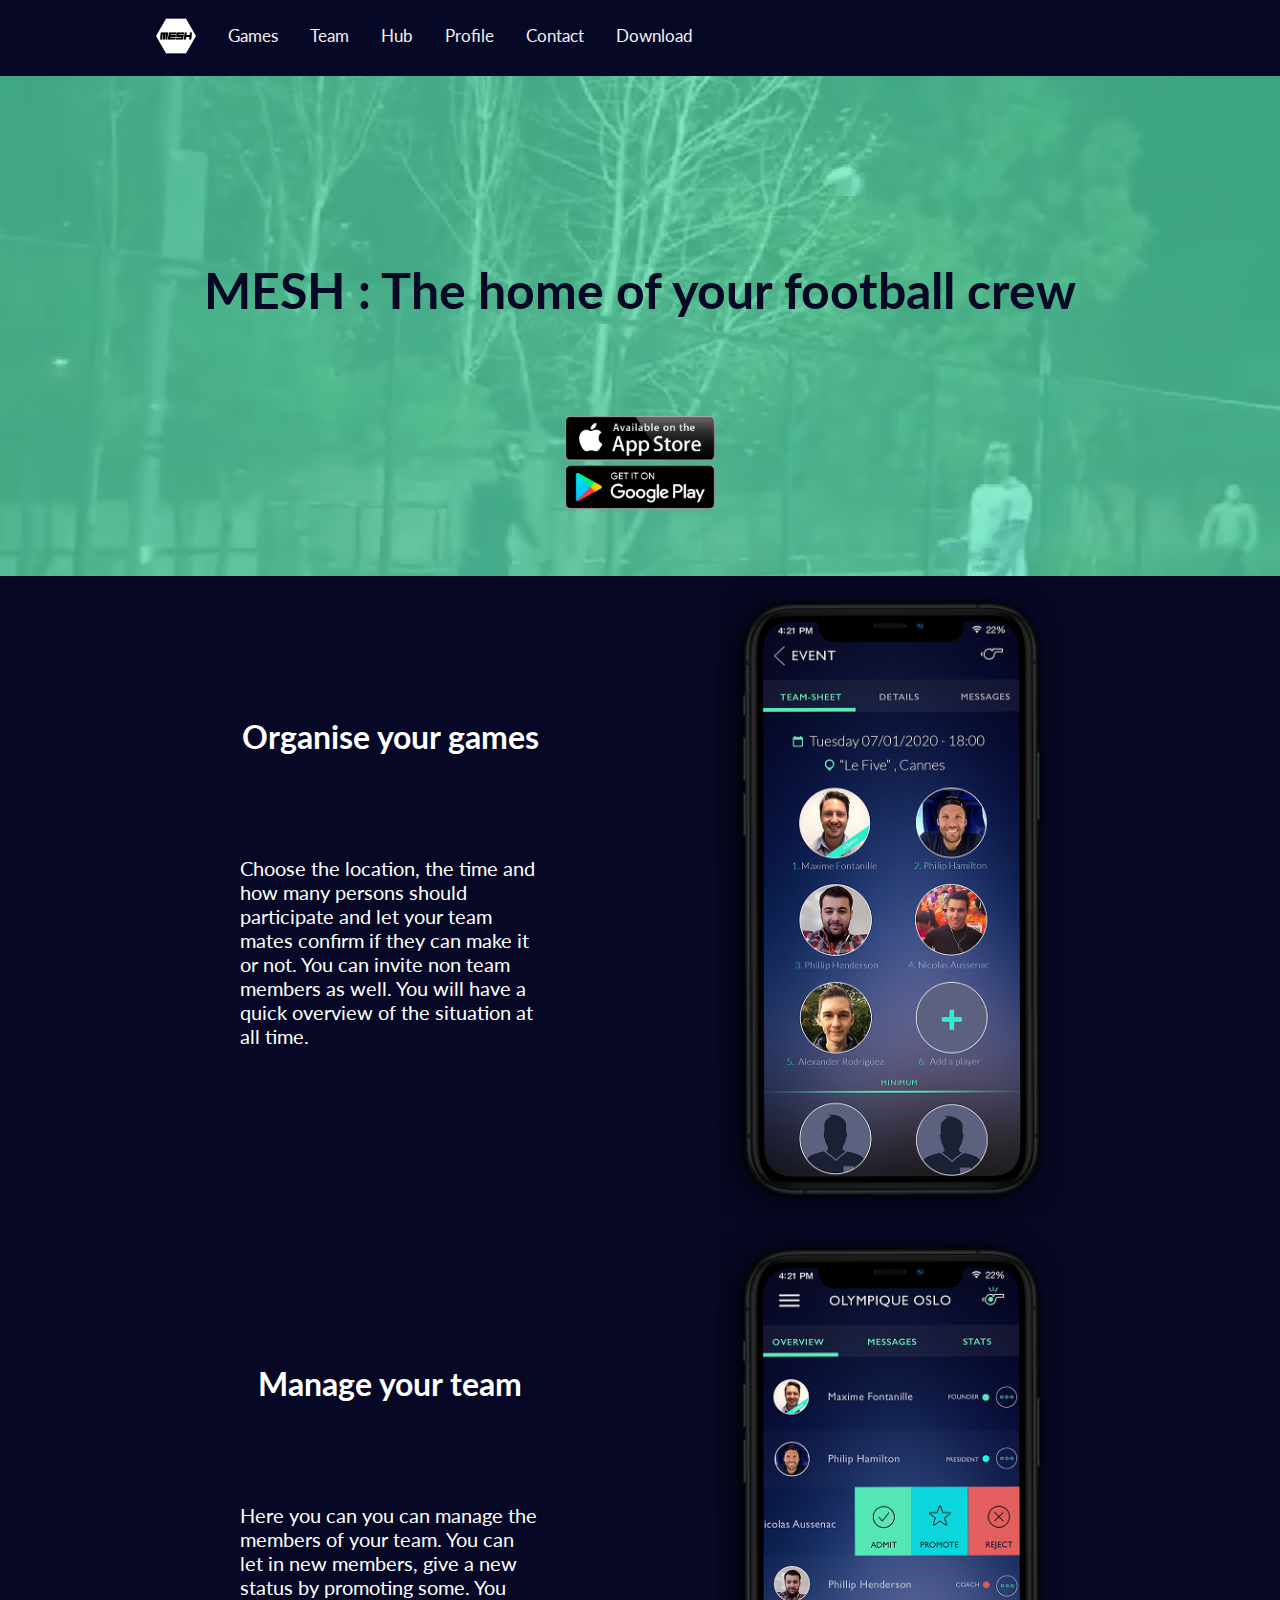
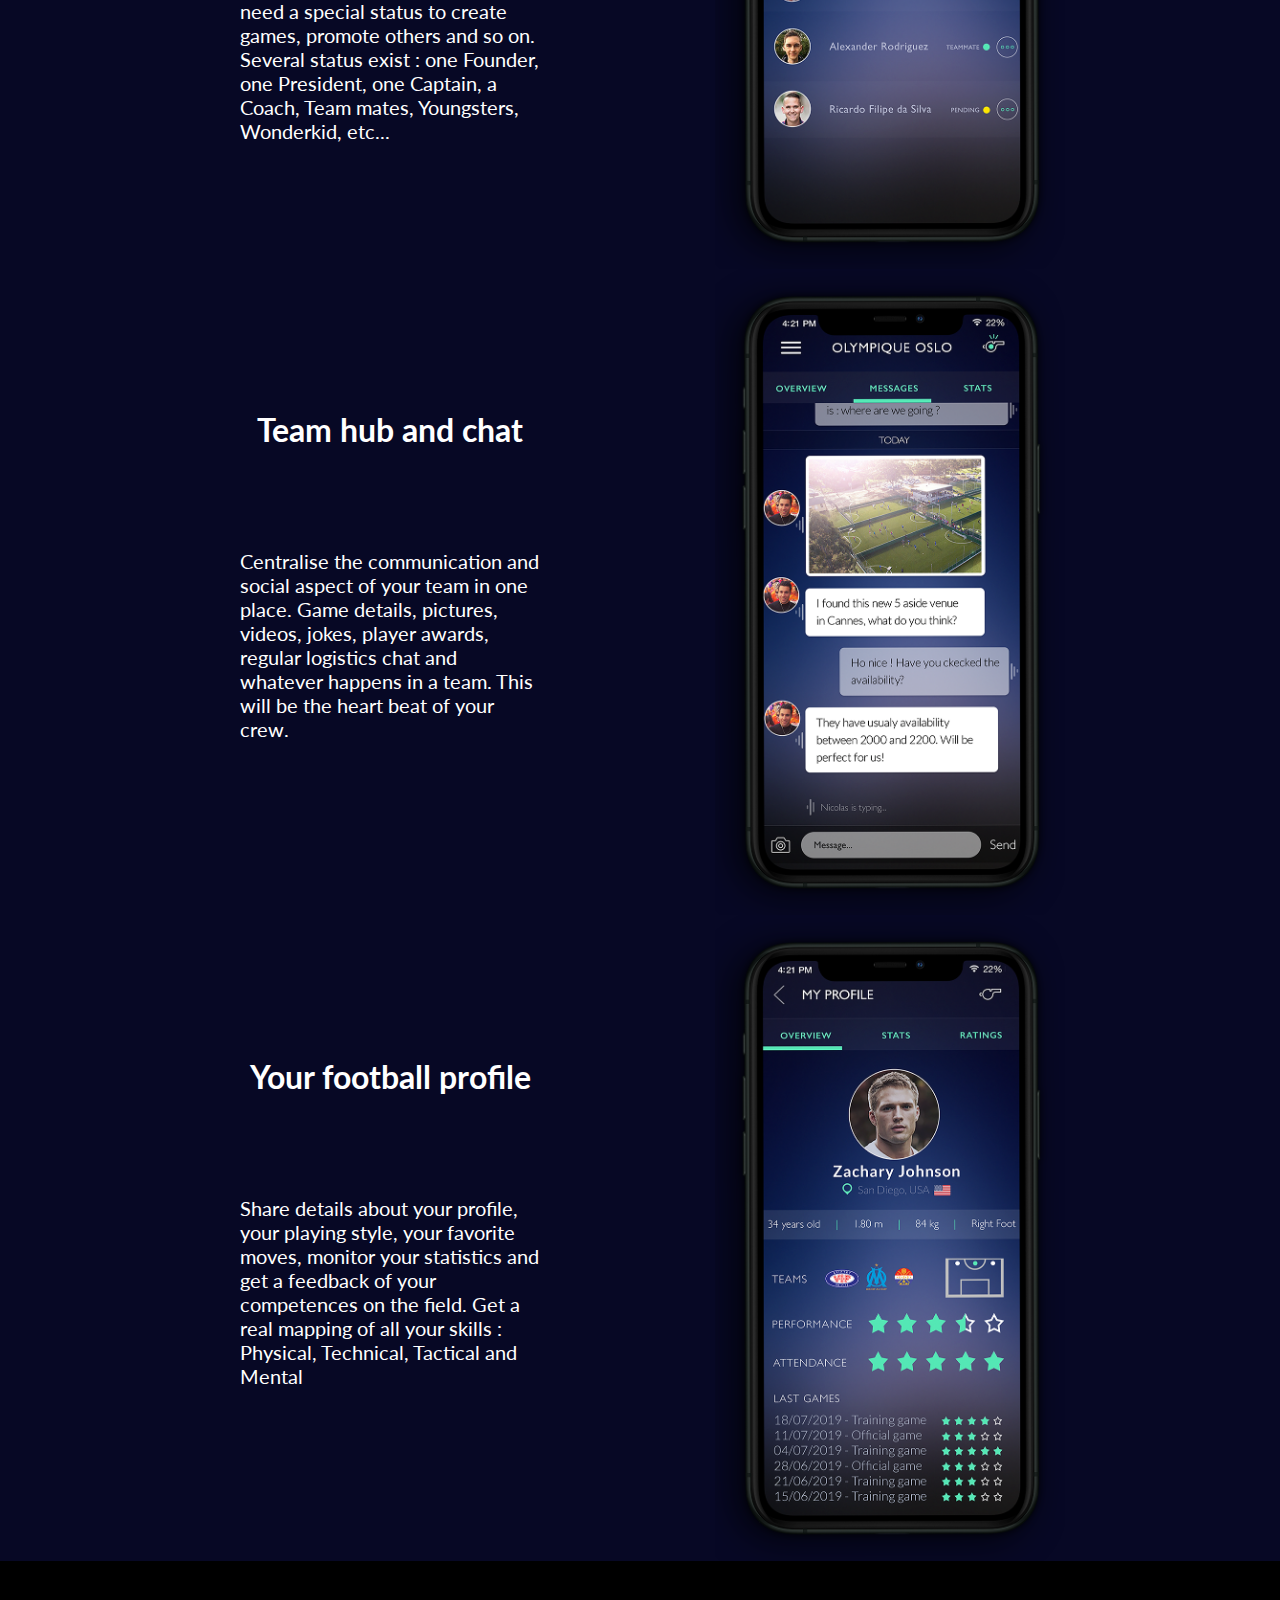
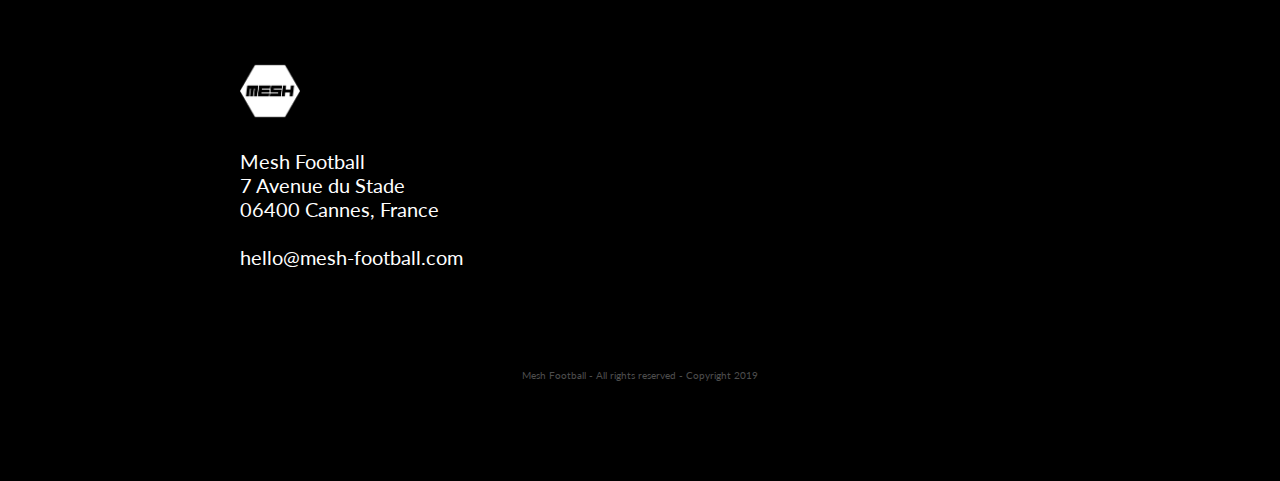
==== index.html @ 02fc651d "first edition" ====
<!DOCTYPE html>
<html>

<head>
<title>Mesh Football</title>
<link rel="icon" href="http://www.mesh-football.com/images/mesh_logo.png">
<meta name="viewport" content="width=device-width, initial-scale=1.0">
<link rel="stylesheet" type="text/css" href="mesh.css">
<link href="https://fonts.googleapis.com/css?family=Lato&display=swap" rel="stylesheet">
<script src="https://ajax.googleapis.com/ajax/libs/jquery/2.1.3/jquery.min.js"></script>


<!-- Google Analytics -->
<script async src="https://www.googletagmanager.com/gtag/js?id=UA-145891826-1"></script>
<script>
  window.dataLayer = window.dataLayer || [];
  function gtag(){dataLayer.push(arguments);}
  gtag('js', new Date());

  gtag('config', 'UA-145891826-1');
</script>

</head>

<body>

<div class="topnav" id="myTopnav">
                <a href="#myTonav" id="menu01" style ="padding: 16px 16px" onclick="switchMenu()" ><img src="images/mesh_logo.png" alt="Mesh Logo" width="40"/></a>
                <a href="#games" id="menu02" onclick="switchMenu()">Games</a>
                <a href="#team" id="menu03" onclick="switchMenu()">Team</a>
                <a href="#hub" id="menu04" onclick="switchMenu()">Hub</a>
                <a href="#profile" id="menu05" onclick="switchMenu()">Profile</a>
                <a href="#contact" id="menu06" onclick="switchMenu()">Contact</a>
                <a href="https://docs.google.com/forms/d/e/1FAIpQLSe-6Y6xLTRGilKgt5nHU7NV60tnR_sBcFCkRDAAv7AirZtrUQ/viewform?usp=sf_link>">Download</a>
                <a href="javascript:void(0);" class="icon" onclick="switchMenu()">
                        <div id="nav-icon3">
                                <span></span>
                                <span></span>
                                <span></span>
                                <span></span>
                        </div>
                </a>
</div>


<div class="video-container">    
<div class="video-container-overlay">
        <video class="video" loop autoplay muted>
                <source src="video/Football.mp4" type="video/mp4">
                <source src="movie.ogg" type="video/ogg">
              Your browser does not support the video tag.
        </video>
</div>
        <div class="main-title-div">
                <h1 class="main-title-text">MESH : The home of your football crew</h1>
        </div>
        <a href="https://docs.google.com/forms/d/e/1FAIpQLSe-6Y6xLTRGilKgt5nHU7NV60tnR_sBcFCkRDAAv7AirZtrUQ/viewform?usp=sf_link>">
        <img src="images/stores.png" alt="Download" width="150px" class="app-stores">
        </a>    
</div>

<div style="max-width: 1000px; margin:0 auto; background-color:#070825">

        <div class="text_box" id="games">
        <h1>Organise your games</h1>
        <p>Choose the location, the time and how many persons should participate and let your team mates confirm if they can make it or not. You can invite non team members as well. You will have a quick overview of the situation at all time.</p>
        </div>

        <div class="right_box">
        <img src="images/organise.png" alt="Organise games" width="350" class="center">
        </div>

        <div class="text_box" id="team">
        <h1>Manage your team</h1>
        <p>Here you can you can manage the members of your team. You can let in new members, give a new status by promoting some. You need a special status to create games, promote others and so on. Several status exist : one Founder, one President, one Captain, a Coach, Team mates, Youngsters, Wonderkid, etc...</p>
        </div>

        <div class="right_box">
        <img src="images/teammembers.png" alt="Team members" width="350" class="center">
        </div>

        <div class="text_box" id="hub">
        <h1>Team hub and chat</h1>
        <p>Centralise the communication and social aspect of your team in one place. Game details, pictures, videos, jokes, player awards, regular logistics chat and whatever happens in a team. This will be the heart beat of your crew.</p>
        </div>
        
        <div class="right_box">
        <img src="images/teamchat.png" alt="Team chat" width="350" class="center">
        </div>

        <div class="text_box" id="profile">
        <h1>Your football profile</h1>
        <p>Share details about your profile, your playing style, your favorite moves, monitor your statistics and get a feedback of your competences on the field. Get a real mapping of all your skills : Physical, Technical, Tactical and Mental</p>
        </div>
                
        <div class="right_box">
        <img src="images/myprofile.png" alt="My profile" width="350" class="center">
        </div>


</div>

<div class="footer">
<div class="footer-div" id="contact">
<p><img src="images/mesh_logo.png" alt="Mesh Logo" width="60"/><br><br>
Mesh Football<br>
7 Avenue du Stade<br>
06400 Cannes, France<br><br>
hello@mesh-football.com
</p>
<p class="copyright">
Mesh Football - All rights reserved - Copyright 2019
</p>
</div>
</div>


<script>
/* Toggle between adding and removing the "responsive" class to topnav when the user clicks on the icon */
                function switchMenu() {
                var x = document.getElementById("myTopnav");
                        if (x.className === "topnav") {
                                x.className += " responsive";
                        } else {
                                x.className = "topnav";
                                }
                        }
</script>



<script>
/* Burger menu : Toggle between menu and cross  */
$(document).ready(function(){
	$('#nav-icon3').click(function(){
		$(this).toggleClass('open');
	});
});
/* Burger menu :  Toggle from cross to menu when clicking on one menu link  */
$(document).ready(function(){
	$('#menu01, #menu02, #menu03, #menu04, #menu05, #menu06').click(function(){
		$('#nav-icon3').removeClass('open');
	});
});

</script>

</body>
</html>
---- mesh.css ----
body {
    background-color: #070825;
    margin: 0px;
  }
  
  h1 {
    font-family: 'Lato', sans-serif;
    color: white;
    text-align: center;
  }
  
  p {
    font-family: 'Lato', sans-serif;
    font-size: 20px;
    color: white;
    margin: 100px;
  }

.topnav {
    background-color: #070825;
    overflow: hidden;
    width: 1000px;
    margin: 0 auto;
  }
  
  /* Style the links inside the navigation bar */
  .topnav a {
    float: left;
    display: block;
    color: #f2f2f2;
    text-align: center;
    padding: 25px 16px;
    text-decoration: none;
    font-size: 17px;
    font-family: 'Lato', sans-serif;
    
  }
  
  /* Change the color of links on hover */
  .topnav a:hover {
    color: #55e7b5;
  }
  
  /* Add a color to the active/current link */
  .topnav a.active {
    background-color: #55e7b5;
    color: #070825;
  }

/* Hide the link that should open and close the topnav on small screens */
.topnav .icon {
  display: none;
}

/* When the screen is less than 600 pixels wide, hide all links, except for the first one ("Home"). Show the link that contains should open and close the topnav (.icon) */
@media screen and (max-width: 600px) {
  .topnav {
    width: auto;}
  .topnav a:not(:first-child) {display: none;}
  .topnav a.icon {
    float: right;
    display: block;
  }
}

/* The "responsive" class is added to the topnav with JavaScript when the user clicks on the icon. This class makes the topnav look good on small screens (display the links vertically instead of horizontally) */
@media screen and (max-width: 600px) {
  .topnav.responsive {
    position: relative;
    margin: 0 0;
    height: 100%;
  }
  .topnav.responsive a.icon {
    position: absolute;
    right: 0;
    top: 0;
  }
  .topnav.responsive a:first-child {
    float: none;
    display: block;
    text-align: left;
  }
  .topnav.responsive a {
    float: none;
    display: block;
    padding-left: 20%;
    padding-top: auto;
    padding-bottom: auto;
    text-align: left;
    text-transform: uppercase;
    font-size: 40px;
    
    
  }

  .topnav.responsive a:first-child:hover {
    background-color: #070825;
  }
  .topnav.responsive a:hover {
    background-color: #55e7b5;
    color: #070825;
  }

  .topnav.responsive a:last-child:hover {
    background-color: #070825;
  }

}

.video-container{
  position: relative;
  height: 500px;
  overflow:hidden;
  display:block;
  margin-left: auto; 
  margin-right: auto;
  background-color:#55e7b5;
}


.video {
  transform:translateY(-40%);
  display: block;
  /*margin: auto;*/
  min-width: 100%;
  min-height: 500px;
  
}
/* CHANGE OF VIDEO ALIGNEMENT ACCORDING TO SCREEN SIZE*/
@media screen and (max-width: 1500px) {
  .video {
    transform:translateY(-30%);
  }
}

@media screen and (max-width: 1300px) {
  .video {
    transform:translateY(-10%);
  }
}

@media screen and (max-width: 1000px) {
  .video {
    transform:translateY(0%);
  }
}

@media screen and (max-width: 600px) {
  .video {
    transform:translateY(0%);
    transform:translateX(-30%);
  }
}

.video-container-overlay {
  position:relative;
  width: 100%;
  height: 100%;
  opacity: 0.30;
  /*-moz-opacity: 20%;
  -webkit-opacity: 20%;
  z-index: 2;*/
}

.main-title-div{
  position: absolute;
  margin: auto;
  padding: 150px 0;
  top: 0;
  left: 0;
  right: 0;
  bottom: 0;
}

/* When the screen is less than 800 pixels wide*/
@media screen and (max-width: 800px) {
  .main-title-div{
    padding: 80px 0;
  }
}


.main-title-text{
 font-size: 50px;
 color: #070825;
}

.app-stores{
  position: absolute;
  display:block;
  margin: 340px auto;
  top: 0;
  left: 0;
  right: 0;
  bottom: 0;
}

/* Center pictures mockups */
.center {
  display: block;
  margin-left: auto;
  margin-right: auto;
}

/* Footer styling */
.footer {
  background-color: #000000;
  width: 100%;
  overflow: hidden;
  margin: 0;
}

.footer-div {
  overflow: hidden;
  width: 1000px;
  margin: 0 auto;
}
/* Copyright styling */
.copyright {
  color: #4d4d4d;
  font-size: 10px;
  text-align: center;
}

/* Responsive frame */
  .left_box, .right_box {
    float: left;
    width: 50%;
  }

  .text_box {
    float: left;
    width: 50%;
    margin: 120px auto auto auto;
  }




/* Responsive frame to change at less than 600px width: */
@media screen and (max-width: 600px) {
  .left_box, .right_box, .text_box {
    width: 100%; /* The width is 100%, when the viewport is 600px or smaller */
  }
}


/* BURGER MENU TO CROSS */

#nav-icon3 {
  width: 30px;
  height: 30px;
  position: relative;
  margin: auto auto;
  -webkit-transform: rotate(0deg);
  -moz-transform: rotate(0deg);
  -o-transform: rotate(0deg);
  transform: rotate(0deg);
  -webkit-transition: .5s ease-in-out;
  -moz-transition: .5s ease-in-out;
  -o-transition: .5s ease-in-out;
  transition: .5s ease-in-out;
  cursor: pointer;
}

#nav-icon3 span {
  display: block;
  position: absolute;
  height: 3px;
  width: 100%;
  background: #55e7b5;
  border-radius: 1px;
  opacity: 1;
  left: 0;
  -webkit-transform: rotate(0deg);
  -moz-transform: rotate(0deg);
  -o-transform: rotate(0deg);
  transform: rotate(0deg);
  -webkit-transition: .25s ease-in-out;
  -moz-transition: .25s ease-in-out;
  -o-transition: .25s ease-in-out;
  transition: .25s ease-in-out;
}


#nav-icon3 span:nth-child(1) {
  top: 0px;
}

#nav-icon3 span:nth-child(2),#nav-icon3 span:nth-child(3) {
  top: 12px;
}

#nav-icon3 span:nth-child(4) {
  top: 24px;
}

#nav-icon3.open span:nth-child(1) {
  top: 18px;
  width: 0%;
  left: 50%;
}

#nav-icon3.open span:nth-child(2) {
  -webkit-transform: rotate(45deg);
  -moz-transform: rotate(45deg);
  -o-transform: rotate(45deg);
  transform: rotate(45deg);
}

#nav-icon3.open span:nth-child(3) {
  -webkit-transform: rotate(-45deg);
  -moz-transform: rotate(-45deg);
  -o-transform: rotate(-45deg);
  transform: rotate(-45deg);
}

#nav-icon3.open span:nth-child(4) {
  top: 18px;
  width: 0%;
  left: 50%;
}
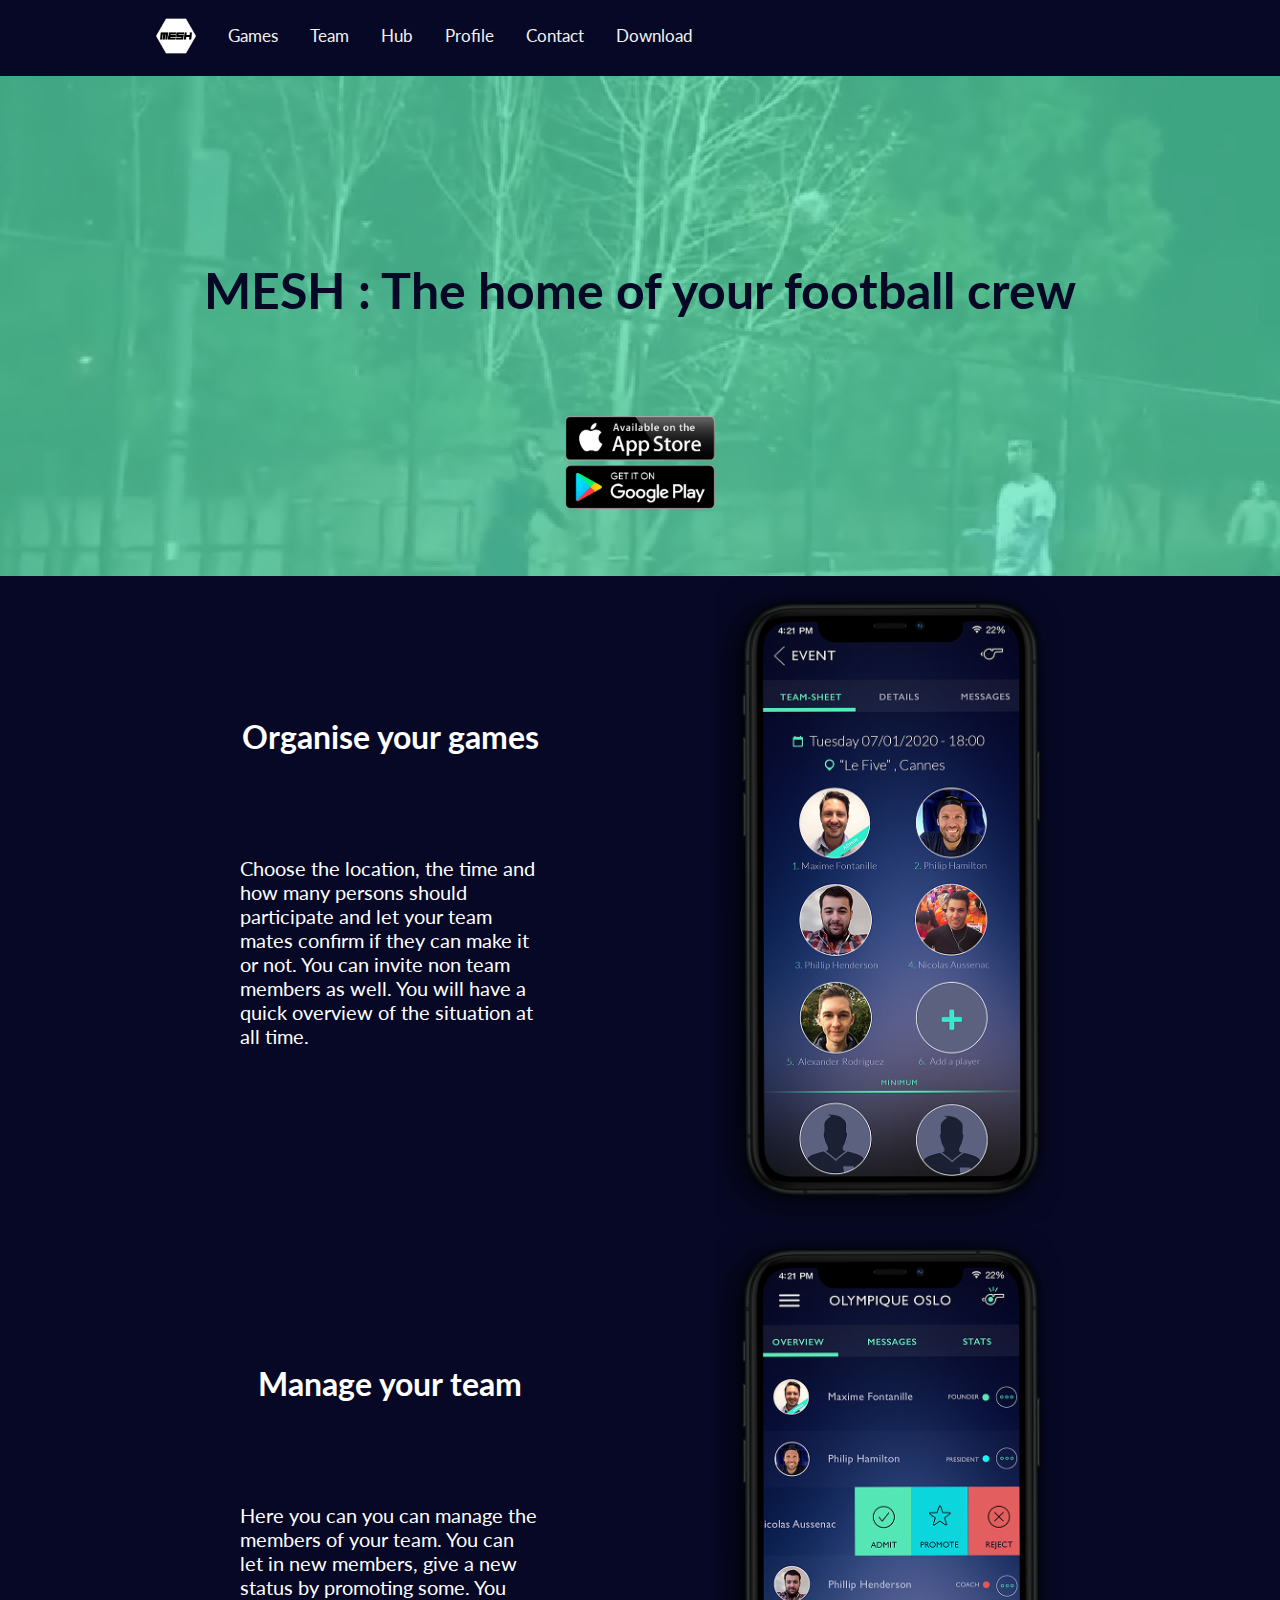
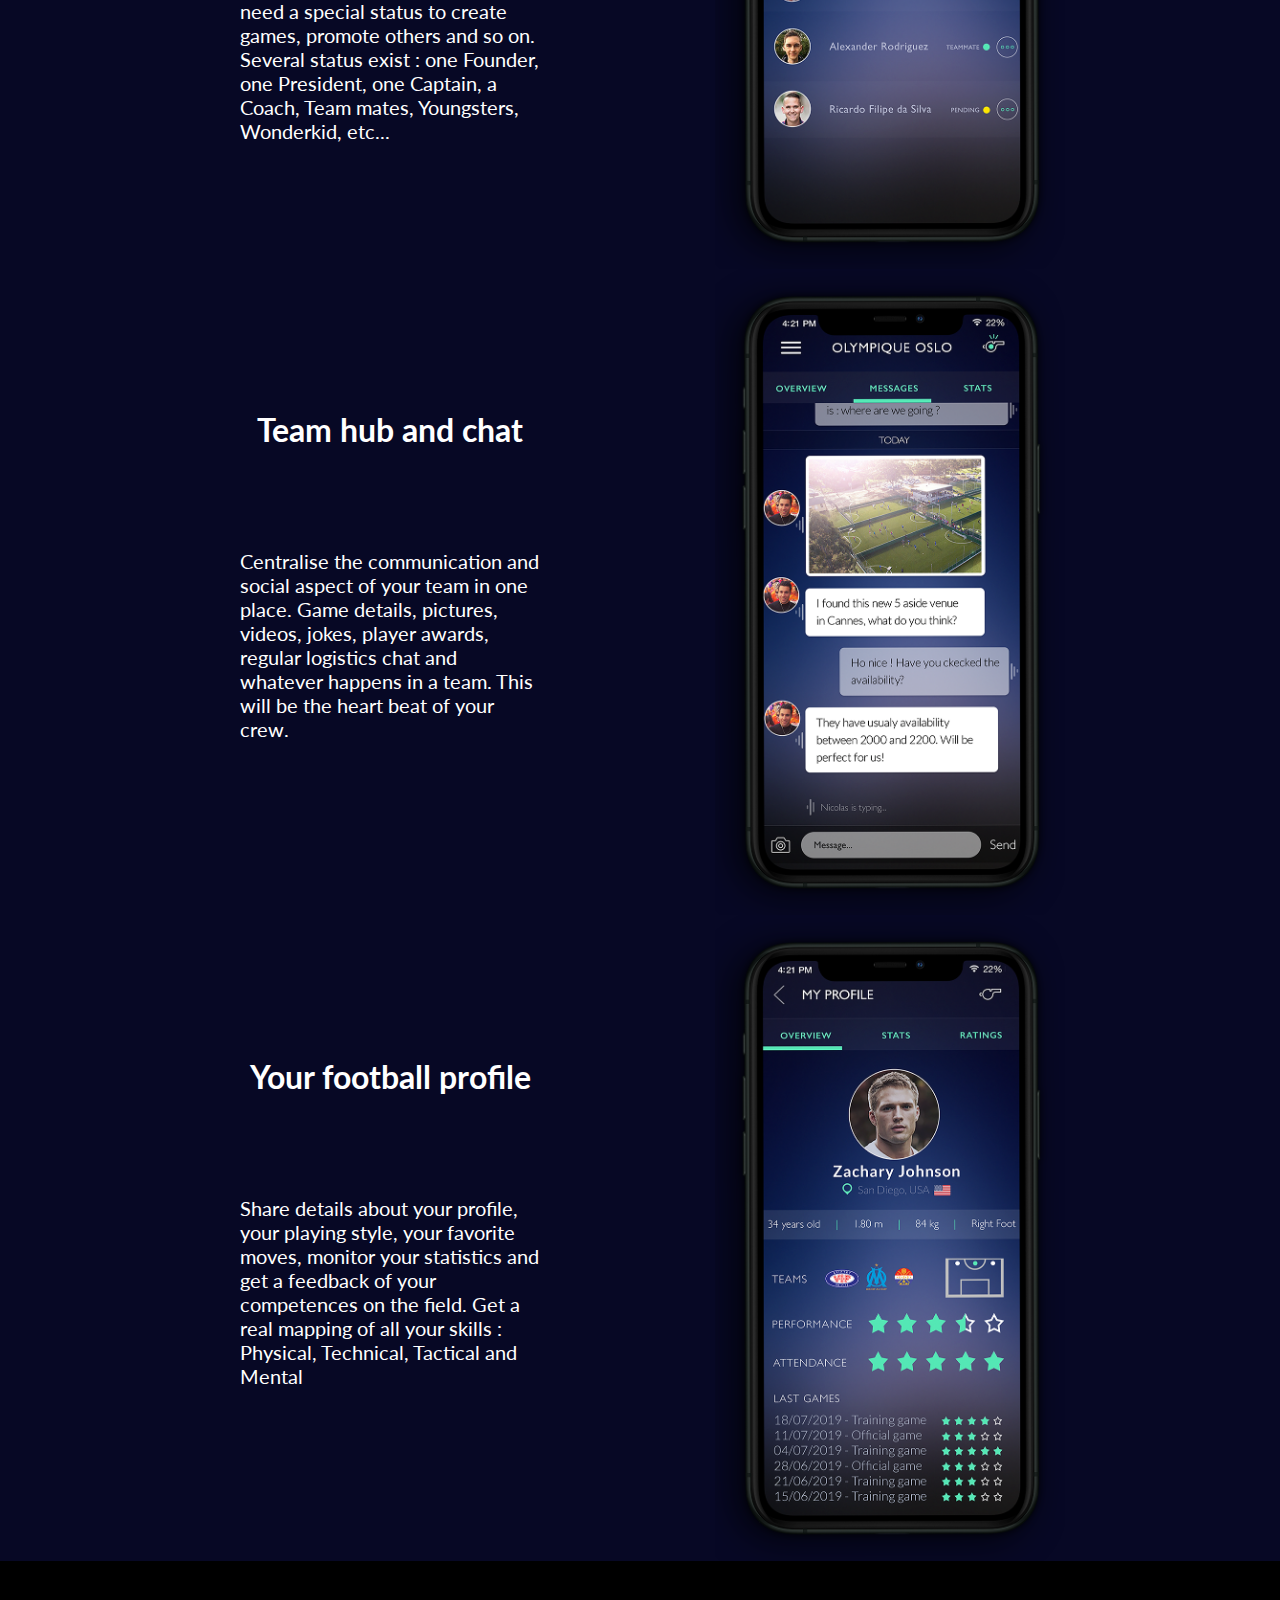
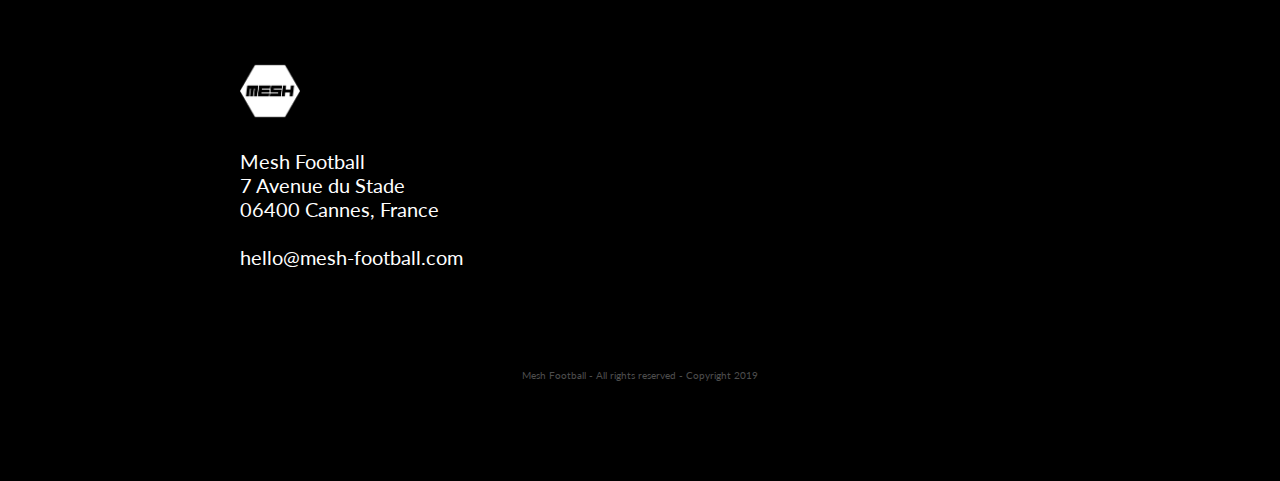
==== commit cf2c39ca: "test2" ====
--- a/index.html
+++ b/index.html
@@ -130,6 +130,7 @@
 
 
 <script>
+        /* Test */
 /* Burger menu : Toggle between menu and cross  */
 $(document).ready(function(){
 	$('#nav-icon3').click(function(){
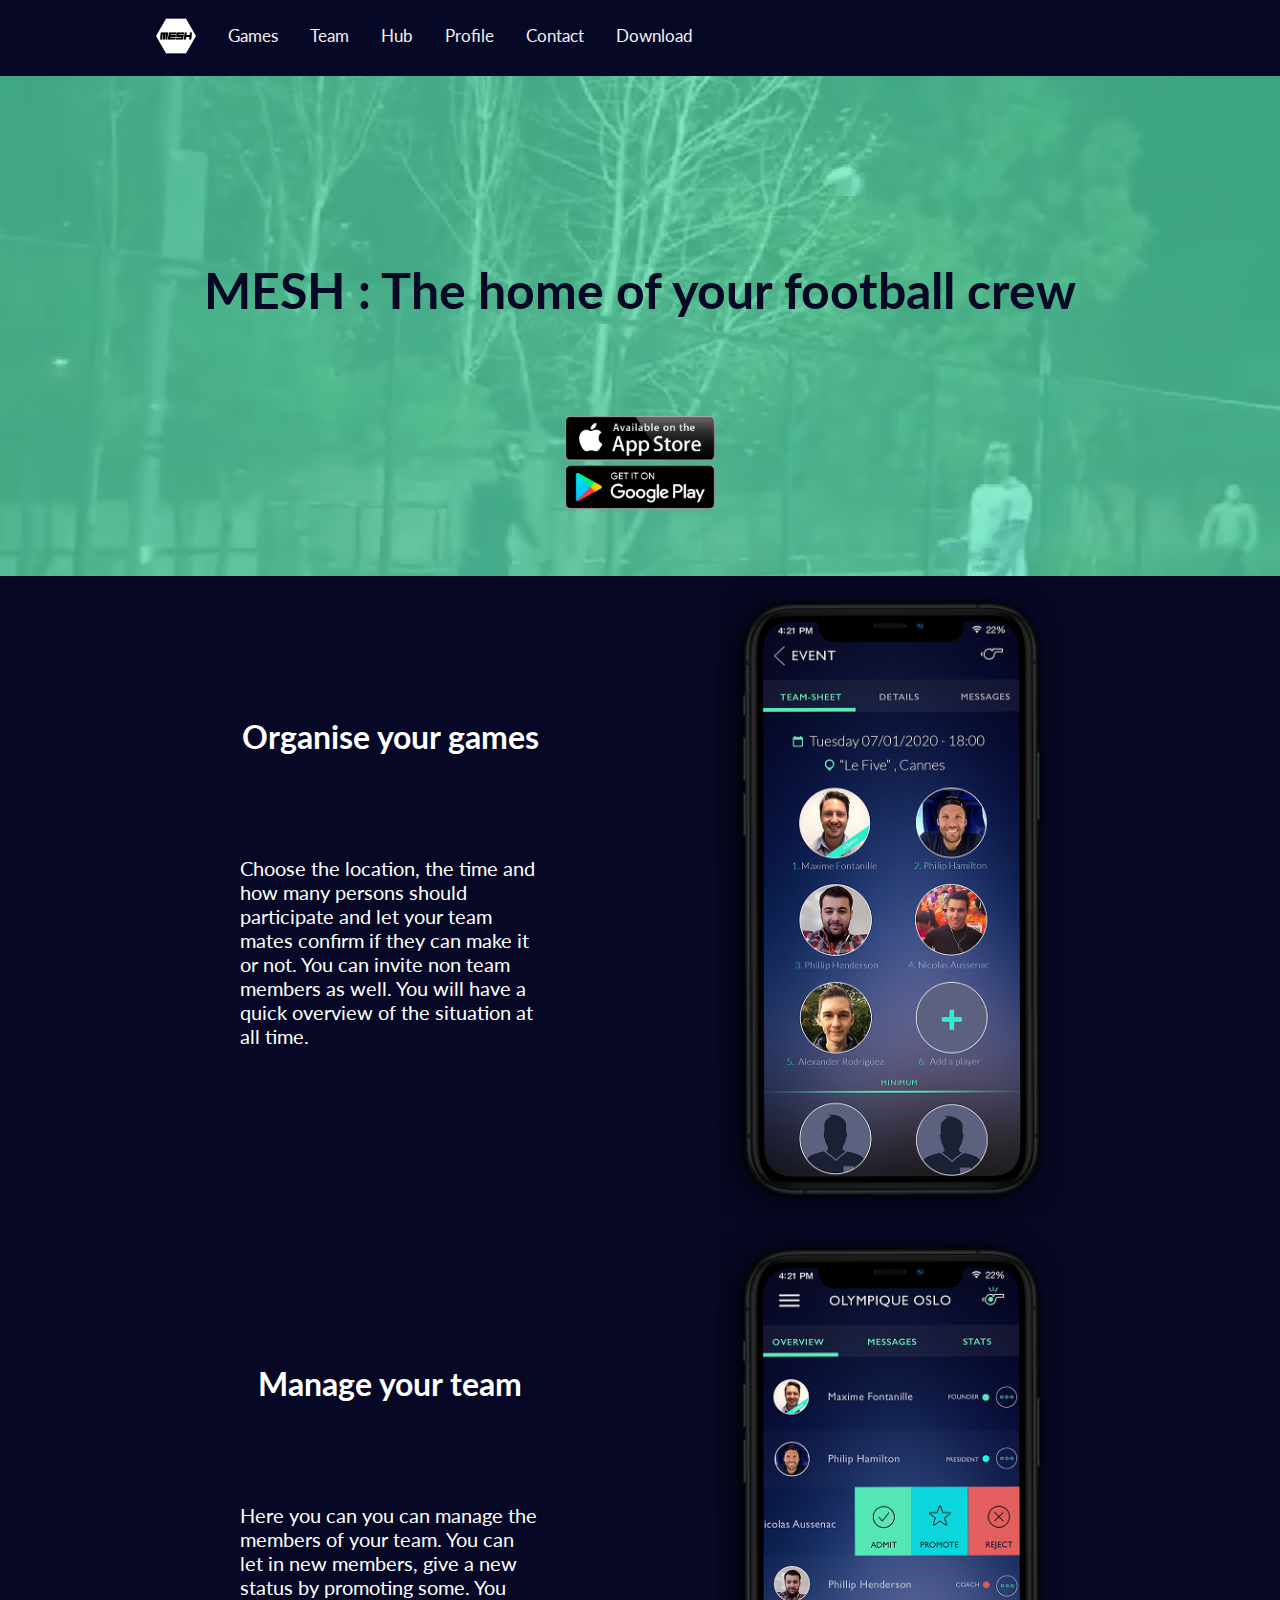
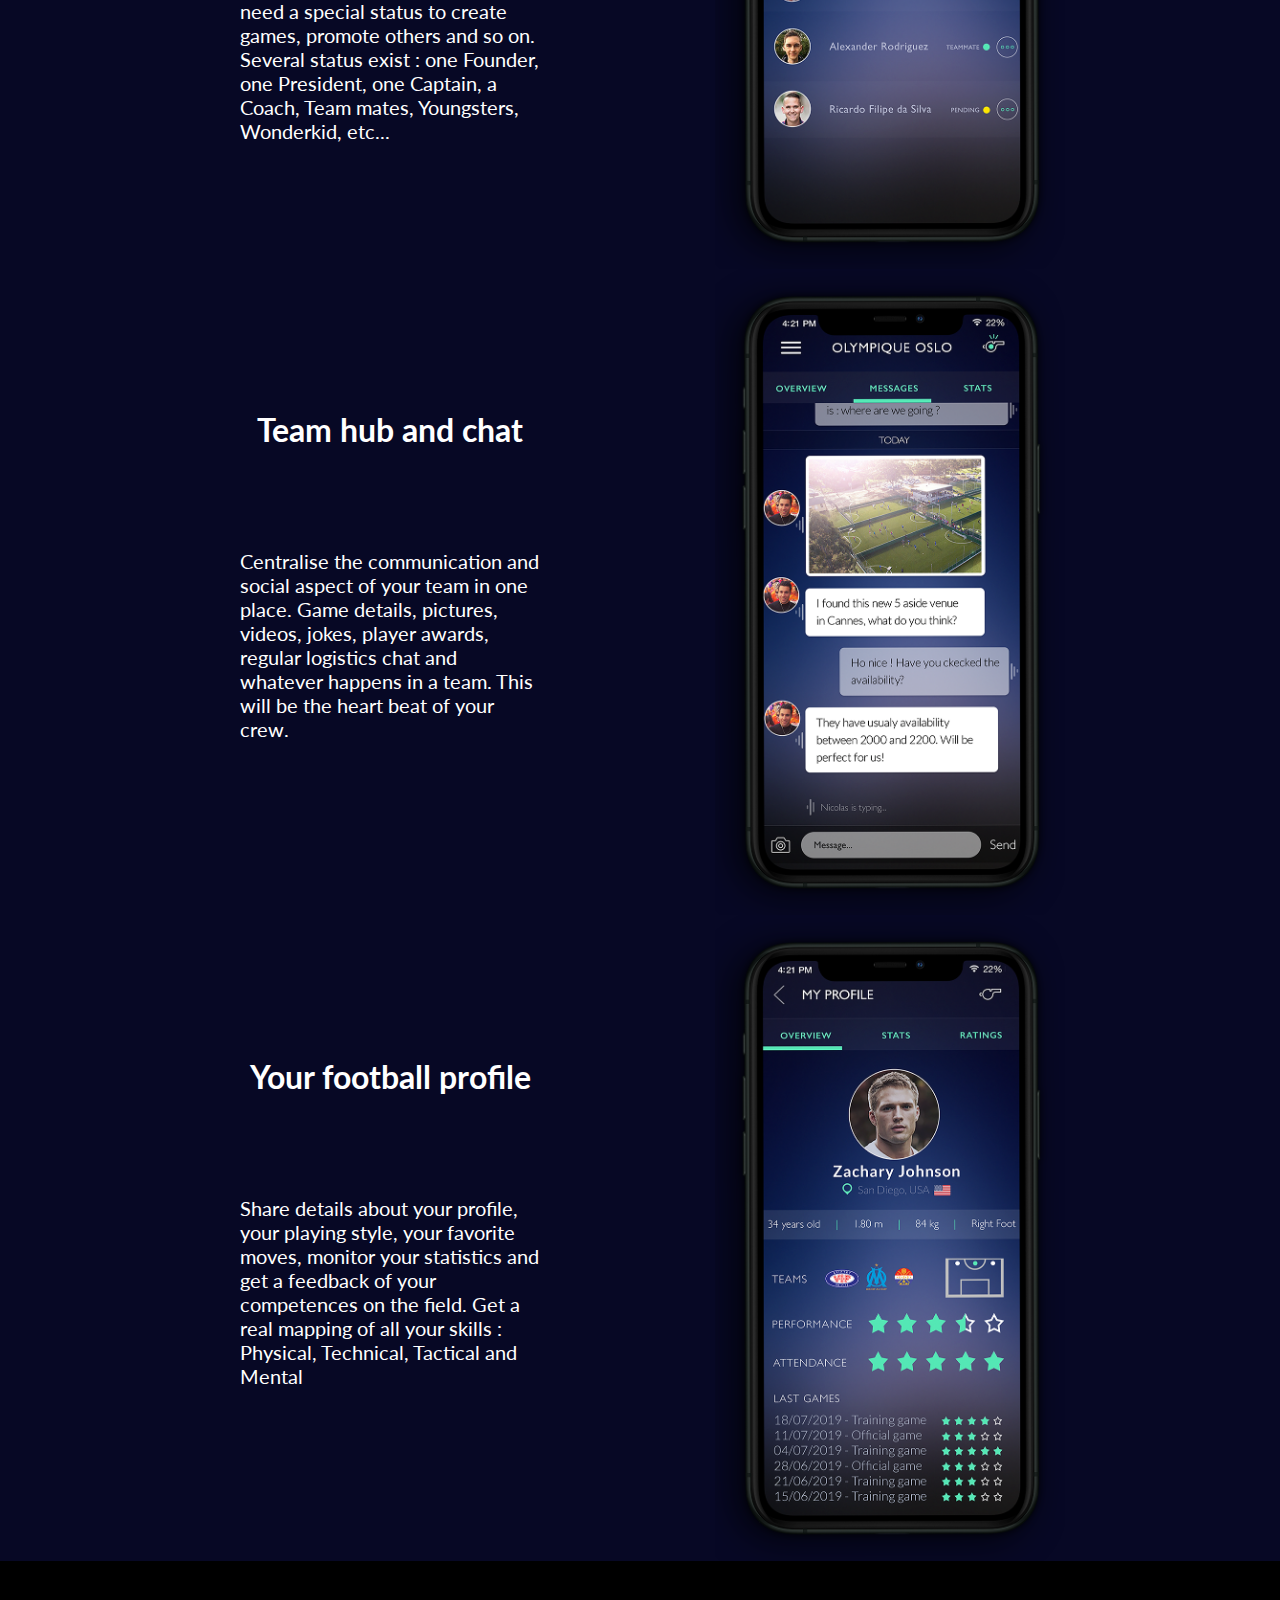
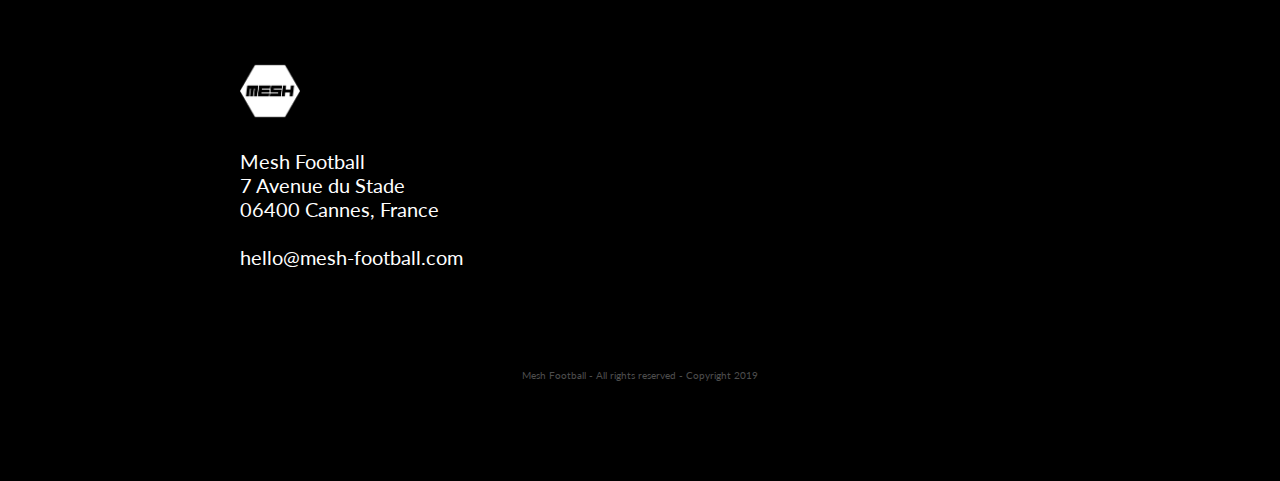
==== commit 47170144: "test03" ====
--- a/index.html
+++ b/index.html
@@ -130,7 +130,8 @@
 
 
 <script>
-        /* Test */
+        /* Test 02 */
+
 /* Burger menu : Toggle between menu and cross  */
 $(document).ready(function(){
 	$('#nav-icon3').click(function(){
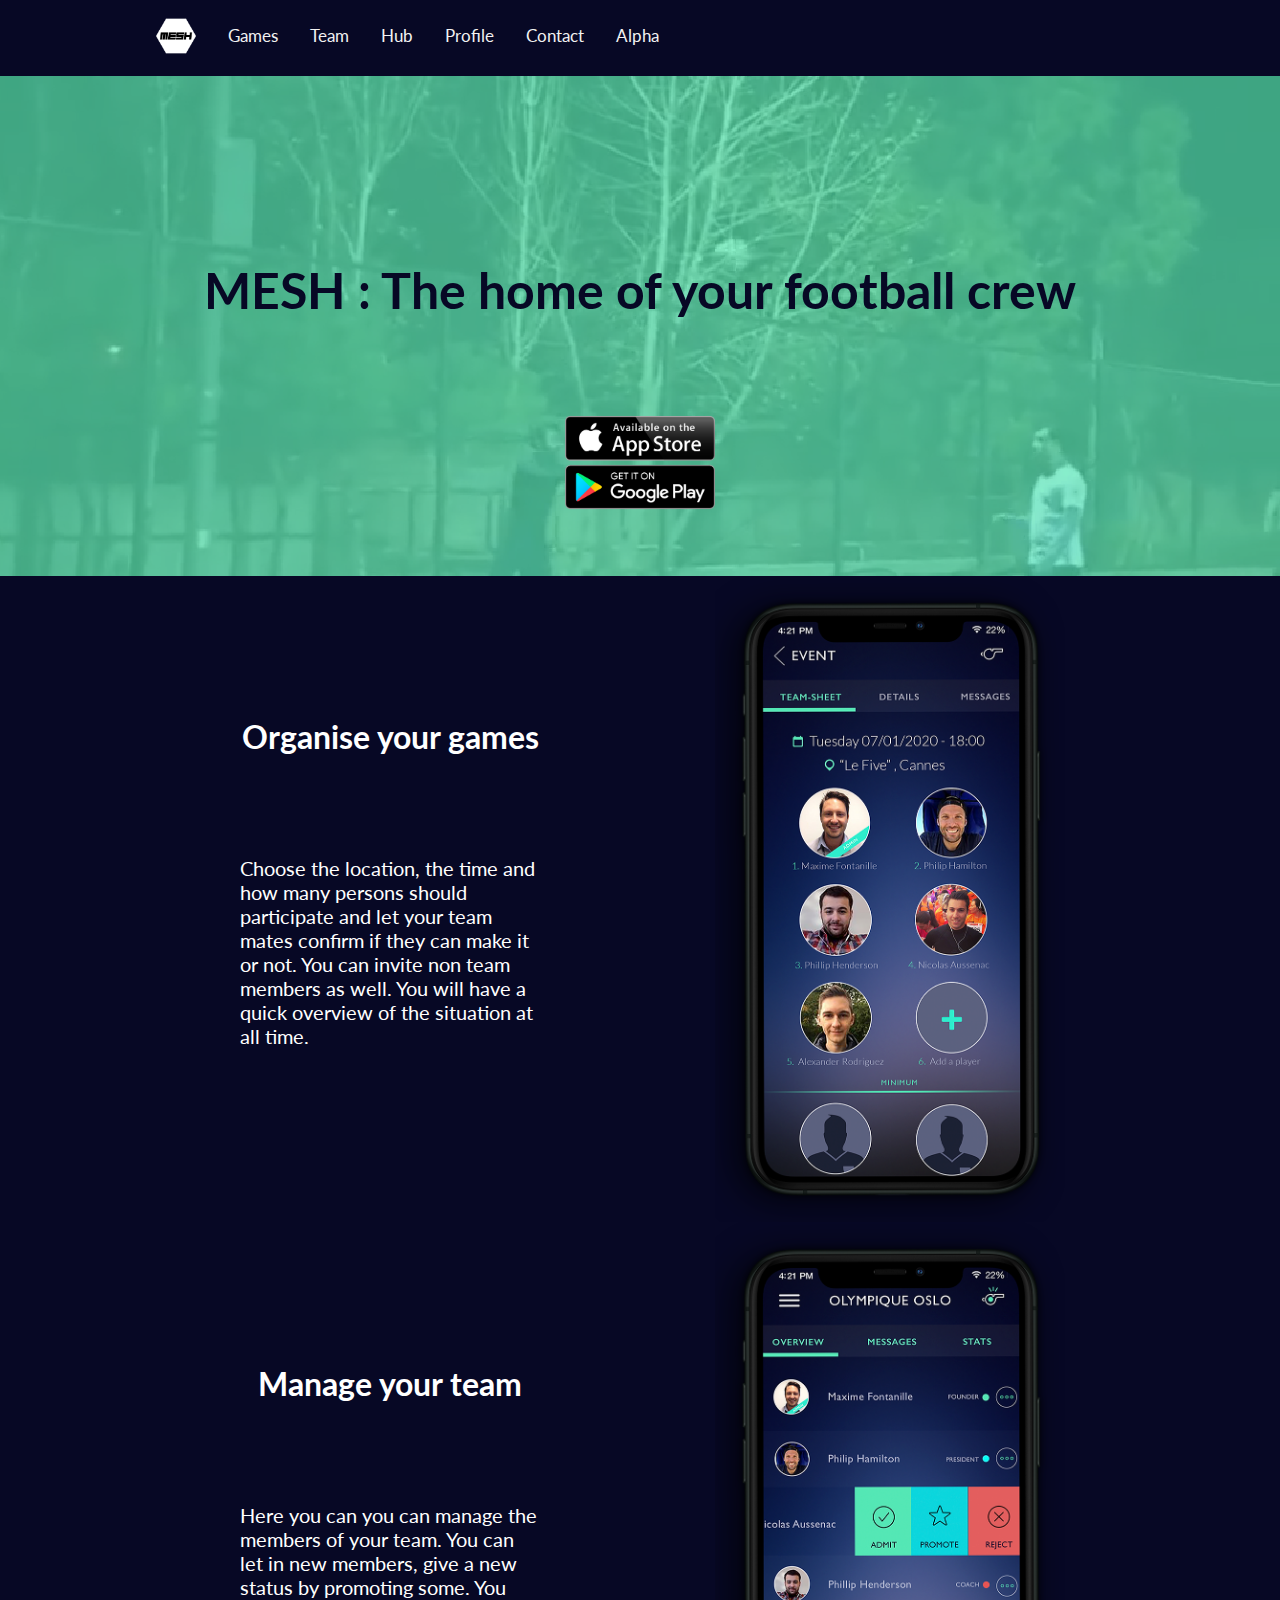
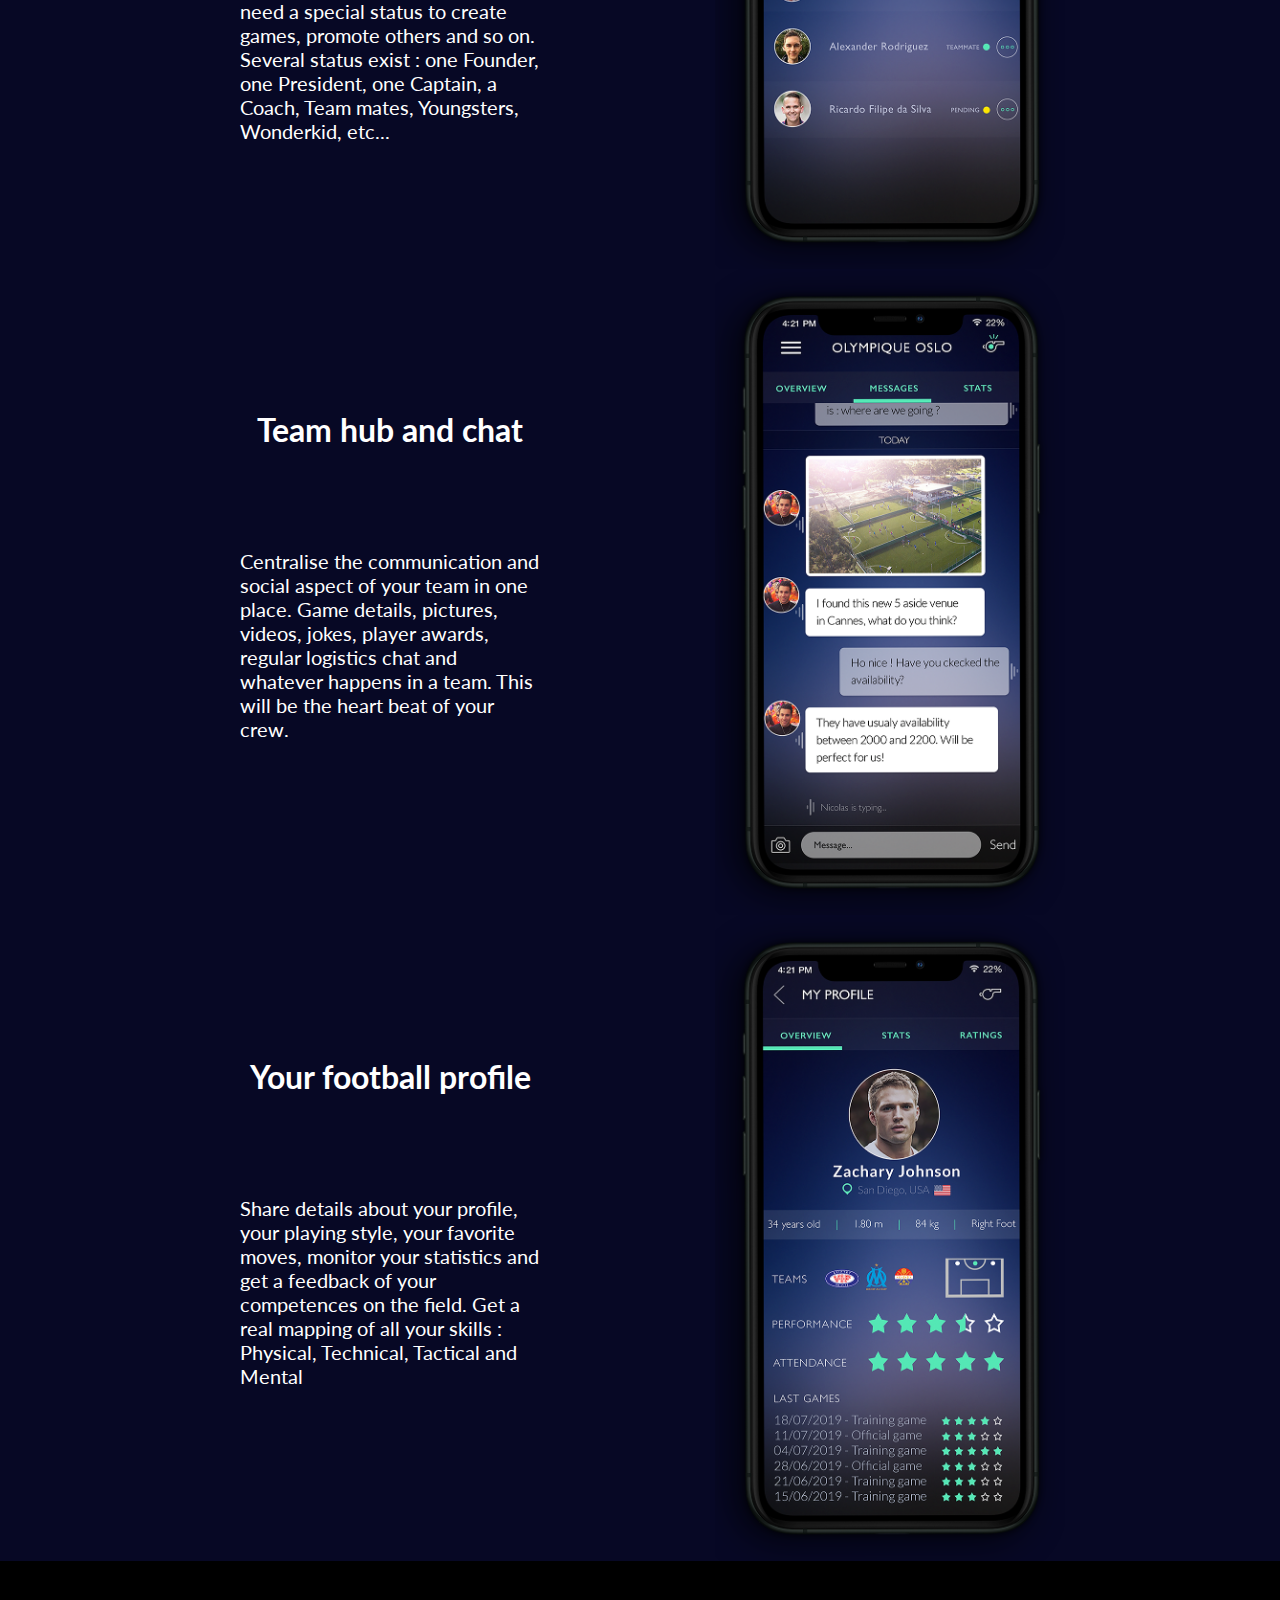
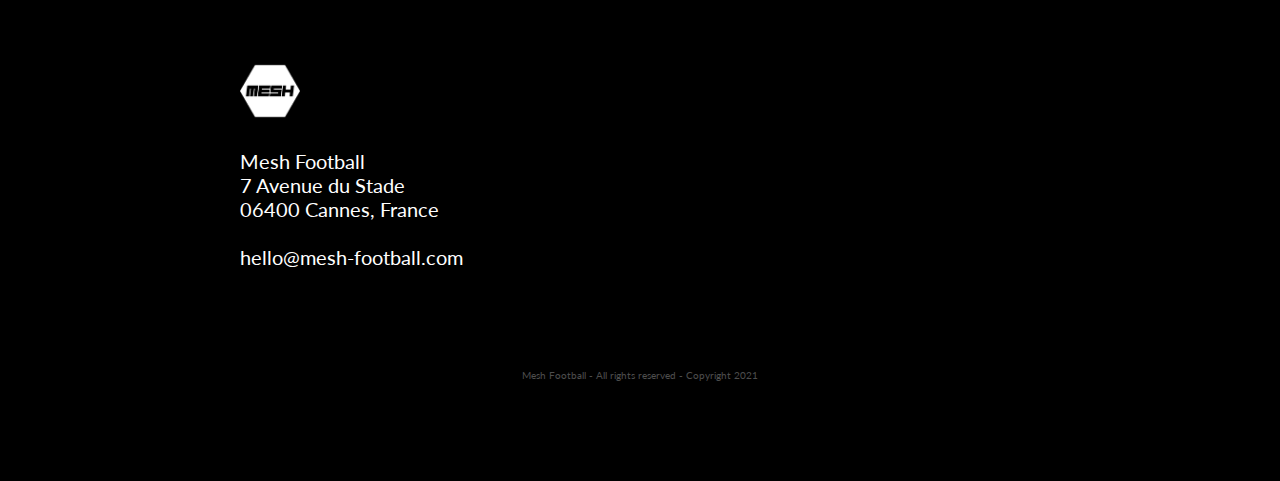
==== commit 0b74a4d5: "added loader page" ====
--- a/index.html
+++ b/index.html
@@ -2,8 +2,14 @@
 <html>
 
 <head>
-<title>Mesh Football</title>
-<link rel="icon" href="http://www.mesh-football.com/images/mesh_logo.png">
+<title>Mesh Football - the hub of your football crew</title>
+<meta name="description" content="Mesh Football - the hub of your football crew. Organise your games. Manage your crew. Team hub and chat.">
+<meta property="og:title" content="Mesh Football - the hub of your football crew">
+<meta property="og:type" content="website">
+<meta property="og:description" content="Organise your games. Manage your crew. Team hub and chat.">
+<meta property="og:url" content="https://www.mesh-football.com">
+<meta property="og:image" content="https://www.mesh-football.com/images/social_media_share_image.png">
+<link rel="icon" href="https://www.mesh-football.com/images/mesh_logo.png">
 <meta name="viewport" content="width=device-width, initial-scale=1.0">
 <link rel="stylesheet" type="text/css" href="mesh.css">
 <link href="https://fonts.googleapis.com/css?family=Lato&display=swap" rel="stylesheet">
@@ -13,11 +19,18 @@
 <!-- Google Analytics -->
 <script async src="https://www.googletagmanager.com/gtag/js?id=UA-145891826-1"></script>
 <script>
-  window.dataLayer = window.dataLayer || [];
-  function gtag(){dataLayer.push(arguments);}
-  gtag('js', new Date());
+    window.dataLayer = window.dataLayer || [];
+    function gtag(){dataLayer.push(arguments);}
+    gtag('js', new Date());
 
-  gtag('config', 'UA-145891826-1');
+    gtag('config', 'UA-145891826-1');
+
+    const url = "https://alpha-mesh-football.herokuapp.com/" ;
+
+
+
+
+
 </script>
 
 </head>
@@ -31,7 +44,8 @@
                 <a href="#hub" id="menu04" onclick="switchMenu()">Hub</a>
                 <a href="#profile" id="menu05" onclick="switchMenu()">Profile</a>
                 <a href="#contact" id="menu06" onclick="switchMenu()">Contact</a>
-                <a href="https://docs.google.com/forms/d/e/1FAIpQLSe-6Y6xLTRGilKgt5nHU7NV60tnR_sBcFCkRDAAv7AirZtrUQ/viewform?usp=sf_link>">Download</a>
+                <!-- <a href="https://docs.google.com/forms/d/e/1FAIpQLSe-6Y6xLTRGilKgt5nHU7NV60tnR_sBcFCkRDAAv7AirZtrUQ/viewform?usp=sf_link>">Download</a> -->
+                <a href="/loader.html">Alpha</a>
                 <a href="javascript:void(0);" class="icon" onclick="switchMenu()">
                         <div id="nav-icon3">
                                 <span></span>
@@ -67,7 +81,7 @@
         </div>
 
         <div class="right_box">
-        <img src="images/organise.png" alt="Organise games" width="350" class="center">
+        <img src="images/organise.png" alt="Organise games" width="350" class="center" alt="App screen - Organise your games and invite your crew">
         </div>
 
         <div class="text_box" id="team">
@@ -76,7 +90,7 @@
         </div>
 
         <div class="right_box">
-        <img src="images/teammembers.png" alt="Team members" width="350" class="center">
+        <img src="images/teammembers.png" alt="Team members" width="350" class="center" alt="Manage your team. Approve, promote and fire team-members">
         </div>
 
         <div class="text_box" id="hub">
@@ -85,7 +99,7 @@
         </div>
         
         <div class="right_box">
-        <img src="images/teamchat.png" alt="Team chat" width="350" class="center">
+        <img src="images/teamchat.png" alt="Team chat" width="350" class="center" alt="Use the chat to centralise your communciations">
         </div>
 
         <div class="text_box" id="profile">
@@ -94,7 +108,7 @@
         </div>
                 
         <div class="right_box">
-        <img src="images/myprofile.png" alt="My profile" width="350" class="center">
+        <img src="images/myprofile.png" alt="My profile" width="350" class="center" alt="Your profile will show your playing characteristics and style">
         </div>
 
 
@@ -109,7 +123,7 @@
 hello@mesh-football.com
 </p>
 <p class="copyright">
-Mesh Football - All rights reserved - Copyright 2019
+Mesh Football - All rights reserved - Copyright 2021
 </p>
 </div>
 </div>
--- a/mesh.css
+++ b/mesh.css
@@ -319,4 +319,42 @@
   top: 18px;
   width: 0%;
   left: 50%;
+}
+
+
+  /* PROGRESS BAR */
+
+.myProgress {
+    width: 100%;
+    background-color: #4d4d4d;
+}
+  
+.myBar {
+    width: 1%;
+    height: 30px;
+    background-color: #55e7b5;
+}
+
+.image-container {
+    display: flex;
+    justify-content: center;
+    align-items: center;
+  }
+
+.pulsate {
+    -webkit-animation: pulsate 3s ease-out;
+    -webkit-animation-iteration-count: infinite; 
+    opacity: 0.5;
+}
+
+@-webkit-keyframes pulsate {
+    0% { 
+        opacity: 0.5;
+    }
+    50% { 
+        opacity: 1.0;
+    }
+    100% { 
+        opacity: 0.5;
+    }
 }